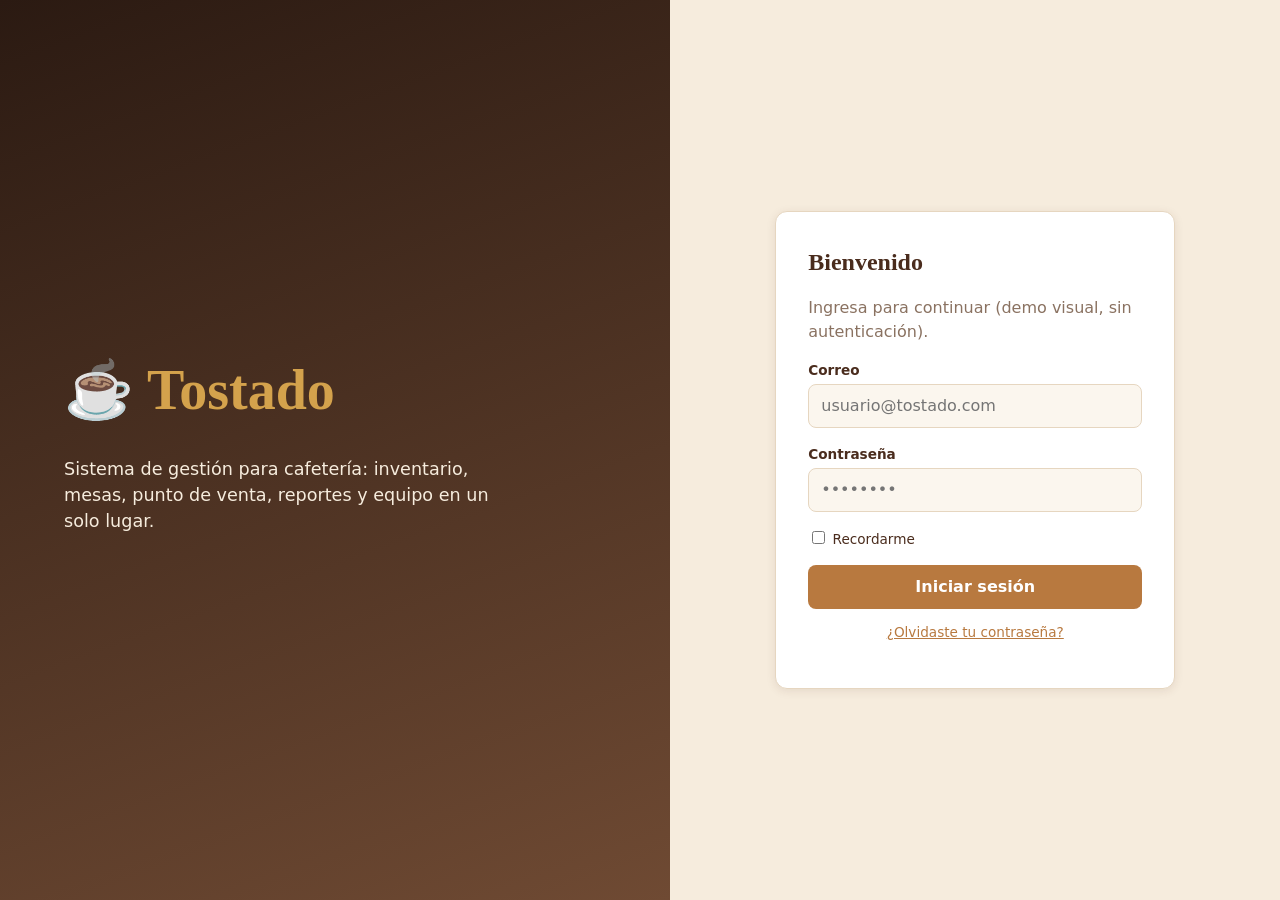
==== index.html @ 94a6f4e5 "Add Tostado cafeteria frontend (8 pages, styles, README) Co-authored-by: diken02 <154097347+diken02@" ====
<!DOCTYPE html>
<html lang="es">
<head>
<meta charset="UTF-8">
<meta name="viewport" content="width=device-width, initial-scale=1">
<title>Iniciar sesión · Tostado</title>
<link rel="stylesheet" href="css/styles.css">
</head>
<body>
<div class="login-page">
  <section class="login-hero">
    <h1>☕ Tostado</h1>
    <p>Sistema de gestión para cafetería: inventario, mesas, punto de venta, reportes y equipo en un solo lugar.</p>
  </section>
  <section class="login-form">
    <form class="card" action="admin.html">
      <h2>Bienvenido</h2>
      <p style="color:var(--suave)">Ingresa para continuar (demo visual, sin autenticación).</p>
      <div class="form-row"><label for="u">Correo</label><input id="u" type="email" placeholder="usuario@tostado.com"></div>
      <div class="form-row"><label for="p">Contraseña</label><input id="p" type="password" placeholder="••••••••"></div>
      <div class="form-row"><label style="font-weight:400"><input type="checkbox" style="width:auto"> Recordarme</label></div>
      <button class="btn block" type="submit">Iniciar sesión</button>
      <p style="text-align:center;font-size:.85rem"><a href="#">¿Olvidaste tu contraseña?</a></p>
    </form>
  </section>
</div>
</body>
</html>
---- css/styles.css ----
:root{
  --espresso:#2b1a12; --cafe:#4a2c1d; --mocha:#6f4a33; --caramelo:#b8793f; --dorado:#d4a24c;
  --crema:#f6ecdd; --leche:#fbf6ee; --blanco:#fff; --borde:#e6d6c0; --texto:#3a261b; --suave:#8a7261;
  --ok:#4f7a4a; --warn:#c88a1b; --danger:#a8402f; --info:#3f6c8a;
  --radius:12px; --shadow:0 2px 10px rgba(74,44,29,.10);
  --font:"Segoe UI",system-ui,-apple-system,Roboto,"Helvetica Neue",Arial,sans-serif;
  --font-title:Georgia,"Times New Roman",serif;
}
*{box-sizing:border-box}
body{margin:0;font-family:var(--font);background:var(--leche);color:var(--texto);line-height:1.5}
h1,h2,h3{font-family:var(--font-title);color:var(--cafe);margin:0 0 .4rem}
a{color:var(--caramelo)}
.layout{display:flex;min-height:100vh}
.sidebar{width:240px;background:var(--espresso);color:var(--crema);padding:1.25rem 0;flex-shrink:0;position:sticky;top:0;height:100vh;overflow-y:auto}
.brand{font-family:var(--font-title);font-size:1.6rem;padding:0 1.25rem 1rem;color:var(--dorado);border-bottom:1px solid rgba(255,255,255,.1);margin-bottom:1rem}
.brand small{display:block;font-family:var(--font);font-size:.7rem;color:var(--borde);letter-spacing:.15em;text-transform:uppercase}
.nav a{display:flex;gap:.7rem;align-items:center;padding:.65rem 1.25rem;color:var(--crema);text-decoration:none;border-left:4px solid transparent}
.nav a:hover{background:rgba(255,255,255,.07)}
.nav a.active{background:rgba(212,162,76,.15);border-left-color:var(--dorado);color:var(--dorado)}
.nav .sep{padding:.8rem 1.25rem .2rem;font-size:.7rem;text-transform:uppercase;letter-spacing:.12em;color:var(--suave)}
.main{flex:1;min-width:0}
.topbar{display:flex;justify-content:space-between;align-items:center;gap:1rem;padding:.9rem 2rem;background:var(--blanco);border-bottom:1px solid var(--borde)}
.topbar .user{display:flex;align-items:center;gap:.6rem;font-size:.9rem}
.avatar{width:36px;height:36px;border-radius:50%;background:var(--caramelo);color:#fff;display:grid;place-items:center;font-weight:700}
.btn.menu-toggle{display:none}
.content{padding:2rem}
.page-head{display:flex;justify-content:space-between;align-items:flex-end;flex-wrap:wrap;gap:1rem;margin-bottom:1.5rem}
.page-head p{margin:0;color:var(--suave)}
.grid{display:grid;gap:1.25rem}
.grid.cols-4{grid-template-columns:repeat(4,1fr)}
.grid.cols-3{grid-template-columns:repeat(3,1fr)}
.grid.cols-2{grid-template-columns:repeat(2,1fr)}
.card{background:var(--blanco);border:1px solid var(--borde);border-radius:var(--radius);box-shadow:var(--shadow);padding:1.25rem}
.card h3{font-size:1.1rem}
.stat .value{font-family:var(--font-title);font-size:2rem;color:var(--cafe)}
.stat .label{color:var(--suave);font-size:.85rem;text-transform:uppercase;letter-spacing:.06em}
.stat .delta{font-size:.85rem;color:var(--ok)}
.stat .delta.down{color:var(--danger)}
.btn{display:inline-block;border:1px solid transparent;border-radius:8px;padding:.55rem 1.1rem;font:inherit;font-weight:600;cursor:pointer;text-decoration:none;background:var(--caramelo);color:#fff}
.btn:hover{background:var(--mocha)}
.btn.secondary{background:transparent;color:var(--cafe);border-color:var(--mocha)}
.btn.secondary:hover{background:var(--crema)}
.btn.danger{background:var(--danger)}
.btn.sm{padding:.3rem .7rem;font-size:.85rem}
.btn.block{width:100%;text-align:center}
.table-wrap{overflow-x:auto}
table{width:100%;border-collapse:collapse;font-size:.92rem}
th{text-align:left;background:var(--crema);color:var(--cafe);padding:.65rem .8rem;font-size:.78rem;text-transform:uppercase;letter-spacing:.06em}
td{padding:.7rem .8rem;border-bottom:1px solid var(--borde)}
tr:hover td{background:var(--leche)}
.badge{display:inline-block;padding:.15rem .65rem;border-radius:999px;font-size:.78rem;font-weight:600;background:var(--crema);color:var(--cafe)}
.badge.ok{background:#e2eedf;color:var(--ok)}
.badge.warn{background:#faefd3;color:#94650a}
.badge.danger{background:#f5dcd6;color:var(--danger)}
.badge.info{background:#dce8f0;color:var(--info)}
label{display:block;font-size:.85rem;font-weight:600;margin-bottom:.25rem;color:var(--cafe)}
input,select,textarea{width:100%;padding:.55rem .75rem;border:1px solid var(--borde);border-radius:8px;font:inherit;background:var(--leche);color:var(--texto)}
input:focus,select:focus,textarea:focus{outline:2px solid var(--dorado);border-color:var(--dorado)}
.form-row{margin-bottom:1rem}
.form-grid{display:grid;grid-template-columns:repeat(2,1fr);gap:1rem}
.filters{display:flex;gap:.75rem;flex-wrap:wrap;margin-bottom:1rem}
.filters input,.filters select{width:auto;min-width:180px}
.bar{height:10px;background:var(--crema);border-radius:99px;overflow:hidden}
.bar span{display:block;height:100%;background:linear-gradient(90deg,var(--caramelo),var(--dorado))}
.chart{display:flex;align-items:flex-end;gap:.7rem;height:180px;padding-top:.5rem}
.chart div{flex:1;background:linear-gradient(var(--dorado),var(--caramelo));border-radius:6px 6px 0 0;position:relative}
.chart div span{position:absolute;bottom:-1.4rem;left:0;right:0;text-align:center;font-size:.75rem;color:var(--suave)}
.chart-wrap{padding-bottom:1.6rem}
.product{text-align:center}
.product .img{height:90px;border-radius:10px;background:linear-gradient(135deg,var(--crema),var(--borde));display:grid;place-items:center;font-size:2.4rem;margin-bottom:.6rem}
.product .price{font-weight:700;color:var(--caramelo)}
.mesa{text-align:center;border-width:2px}
.mesa .num{font-family:var(--font-title);font-size:1.8rem}
.mesa.libre{border-color:var(--ok)}
.mesa.ocupada{border-color:var(--danger);background:#fbf0ed}
.mesa.reservada{border-color:var(--warn);background:#fdf6e4}
.list{list-style:none;margin:0;padding:0}
.list li{display:flex;justify-content:space-between;padding:.55rem 0;border-bottom:1px dashed var(--borde)}
.login-page{min-height:100vh;display:grid;grid-template-columns:1.1fr 1fr}
.login-hero{background:linear-gradient(160deg,var(--espresso),var(--mocha));color:var(--crema);display:flex;flex-direction:column;justify-content:center;padding:4rem}
.login-hero h1{color:var(--dorado);font-size:3.5rem}
.login-hero p{max-width:28rem;font-size:1.1rem}
.login-form{display:flex;align-items:center;justify-content:center;padding:2rem;background:var(--crema)}
.login-form .card{width:100%;max-width:400px;padding:2rem}
@media(max-width:1024px){
  .grid.cols-4{grid-template-columns:repeat(2,1fr)}
  .grid.cols-3{grid-template-columns:repeat(2,1fr)}
  .sidebar{width:200px}
  .content{padding:1.25rem}
}
@media(max-width:768px){
  .sidebar{position:fixed;left:-260px;z-index:20;transition:left .2s;width:240px}
  .sidebar.open{left:0}
  .btn.menu-toggle{display:inline-block}
  .grid.cols-4,.grid.cols-3,.grid.cols-2,.form-grid{grid-template-columns:1fr}
  .login-page{grid-template-columns:1fr}
  .login-hero{padding:2rem}
  .topbar{padding:.9rem 1rem}
}
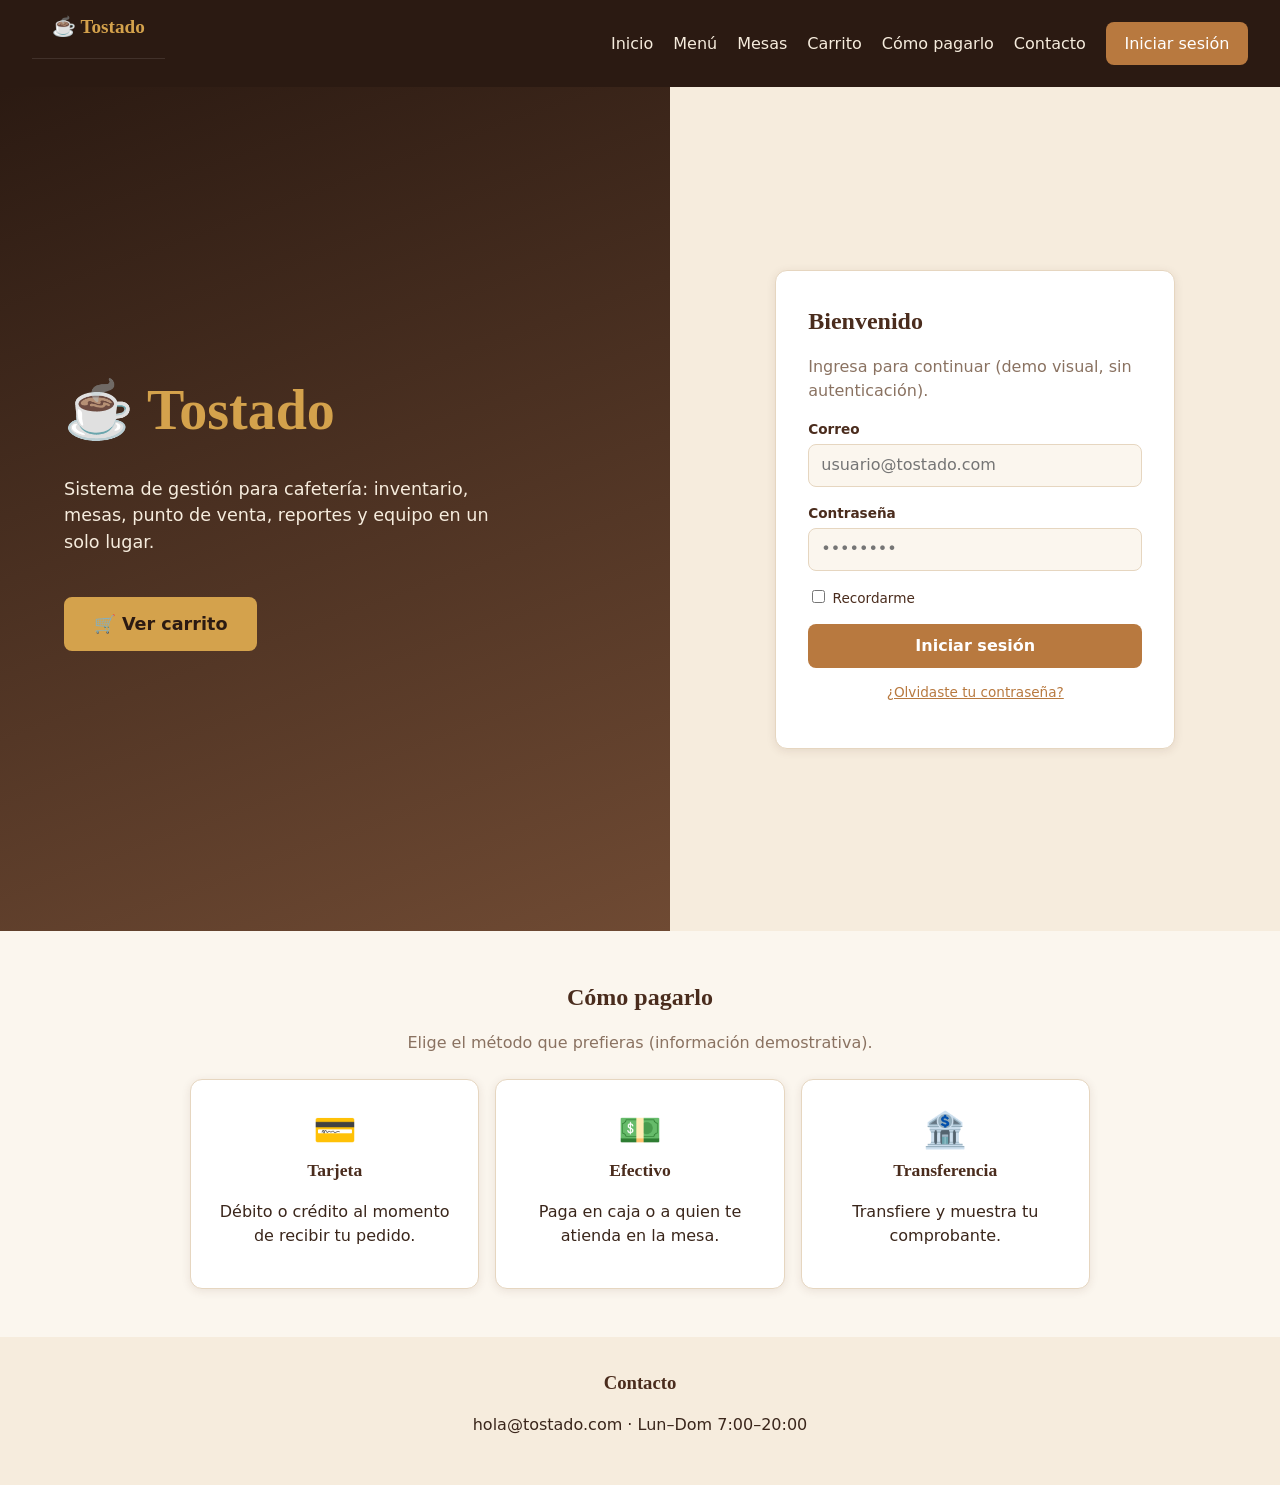
==== commit 439da6de: "Inicio: menú de usuario, CTA Ver carrito y sección Cómo pagarlo Co-authored-by: diken02 <154097347+d" ====
--- a/index.html
+++ b/index.html
@@ -5,14 +5,41 @@
 <meta name="viewport" content="width=device-width, initial-scale=1">
 <title>Iniciar sesión · Tostado</title>
 <link rel="stylesheet" href="css/styles.css">
+<style>
+.home-nav{display:flex;align-items:center;gap:1.25rem;flex-wrap:wrap;background:var(--espresso);padding:.8rem 2rem}
+.home-nav .brand{color:var(--dorado);font-weight:700;font-size:1.2rem;margin-right:auto}
+.home-nav a{color:var(--crema);text-decoration:none;font-weight:500}
+.home-nav a:hover{color:var(--dorado)}
+.home-nav a.btn{color:#fff}
+.home-cta{margin-top:1.5rem;font-size:1.1rem;padding:.8rem 1.8rem;background:var(--dorado);color:var(--espresso)}
+.home-cta:hover{background:var(--caramelo);color:#fff}
+.pago{padding:3rem 2rem;background:var(--leche);text-align:center}
+.pago-grid{display:grid;grid-template-columns:repeat(auto-fit,minmax(200px,1fr));gap:1rem;max-width:900px;margin:1.5rem auto 0}
+.pago-grid .card{padding:1.5rem}
+.pago-grid .ico{font-size:2.2rem}
+.home-page{min-height:calc(100vh - 56px)}
+</style>
 </head>
 <body>
-<div class="login-page">
+<header class="home-nav">
+  <span class="brand">☕ Tostado</span>
+  <nav class="home-nav" style="padding:0;background:none">
+    <a href="index.html">Inicio</a>
+    <a href="menu.html">Menú</a>
+    <a href="mesas.html">Mesas</a>
+    <a href="#carrito">Carrito</a>
+    <a href="#como-pagarlo">Cómo pagarlo</a>
+    <a href="#contacto">Contacto</a>
+    <a class="btn" href="#login">Iniciar sesión</a>
+  </nav>
+</header>
+<div class="login-page home-page">
   <section class="login-hero">
     <h1>☕ Tostado</h1>
     <p>Sistema de gestión para cafetería: inventario, mesas, punto de venta, reportes y equipo en un solo lugar.</p>
+    <div><a id="carrito" class="btn home-cta" href="#carrito">🛒 Ver carrito</a></div>
   </section>
-  <section class="login-form">
+  <section class="login-form" id="login">
     <form class="card" action="admin.html">
       <h2>Bienvenido</h2>
       <p style="color:var(--suave)">Ingresa para continuar (demo visual, sin autenticación).</p>
@@ -24,5 +51,18 @@
     </form>
   </section>
 </div>
+<section class="pago" id="como-pagarlo">
+  <h2>Cómo pagarlo</h2>
+  <p style="color:var(--suave)">Elige el método que prefieras (información demostrativa).</p>
+  <div class="pago-grid">
+    <div class="card"><div class="ico">💳</div><h3>Tarjeta</h3><p>Débito o crédito al momento de recibir tu pedido.</p></div>
+    <div class="card"><div class="ico">💵</div><h3>Efectivo</h3><p>Paga en caja o a quien te atienda en la mesa.</p></div>
+    <div class="card"><div class="ico">🏦</div><h3>Transferencia</h3><p>Transfiere y muestra tu comprobante.</p></div>
+  </div>
+</section>
+<footer class="pago" id="contacto" style="background:var(--crema);padding:2rem">
+  <h3>Contacto</h3>
+  <p>hola@tostado.com · Lun–Dom 7:00–20:00</p>
+</footer>
 </body>
 </html>
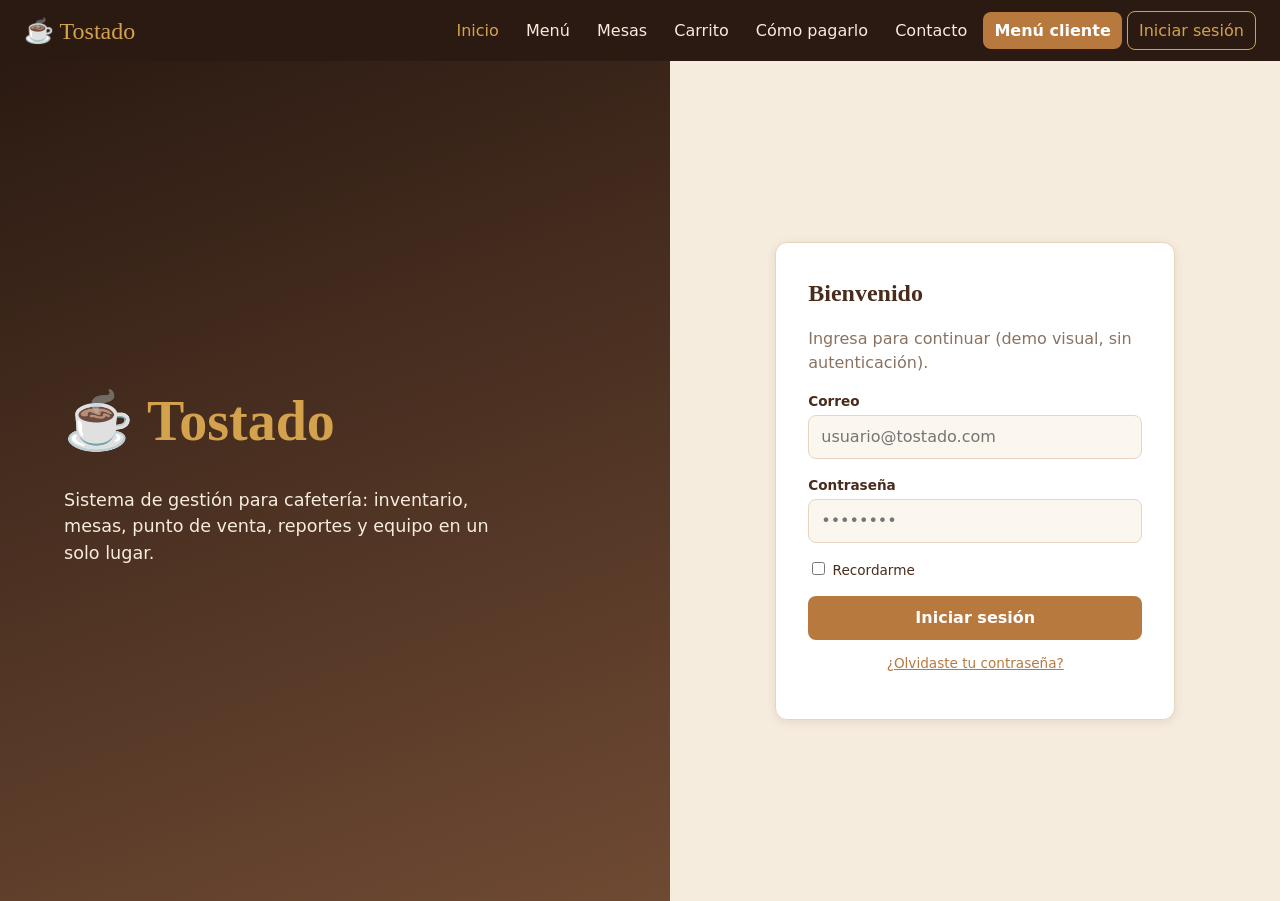
==== commit 7b7a4b8d: "Apply remaining changes Co-authored-by: diken02 <154097347+diken02@users.noreply.github.com>" ====
--- a/index.html
+++ b/index.html
@@ -5,42 +5,28 @@
 <meta name="viewport" content="width=device-width, initial-scale=1">
 <title>Iniciar sesión · Tostado</title>
 <link rel="stylesheet" href="css/styles.css">
-<style>
-.home-nav{display:flex;align-items:center;gap:1.25rem;flex-wrap:wrap;background:var(--espresso);padding:.8rem 2rem}
-.home-nav .brand{color:var(--dorado);font-weight:700;font-size:1.2rem;margin-right:auto}
-.home-nav a{color:var(--crema);text-decoration:none;font-weight:500}
-.home-nav a:hover{color:var(--dorado)}
-.home-nav a.btn{color:#fff}
-.home-cta{margin-top:1.5rem;font-size:1.1rem;padding:.8rem 1.8rem;background:var(--dorado);color:var(--espresso)}
-.home-cta:hover{background:var(--caramelo);color:#fff}
-.pago{padding:3rem 2rem;background:var(--leche);text-align:center}
-.pago-grid{display:grid;grid-template-columns:repeat(auto-fit,minmax(200px,1fr));gap:1rem;max-width:900px;margin:1.5rem auto 0}
-.pago-grid .card{padding:1.5rem}
-.pago-grid .ico{font-size:2.2rem}
-.home-page{min-height:calc(100vh - 56px)}
-</style>
 </head>
 <body>
-<header class="home-nav">
-  <span class="brand">☕ Tostado</span>
-  <nav class="home-nav" style="padding:0;background:none">
-    <a href="index.html">Inicio</a>
-    <a href="menu.html">Menú</a>
+<header class="navbar">
+  <a class="navbar-brand" href="index.html">☕ Tostado</a>
+  <nav class="navbar-links" aria-label="Navegación principal">
+    <a href="index.html" class="active">Inicio</a>
+    <a href="menu-cliente.html">Menú</a>
     <a href="mesas.html">Mesas</a>
     <a href="#carrito">Carrito</a>
     <a href="#como-pagarlo">Cómo pagarlo</a>
     <a href="#contacto">Contacto</a>
-    <a class="btn" href="#login">Iniciar sesión</a>
+    <a class="navbar-cta" href="menu-cliente.html">Menú cliente</a>
+    <a class="navbar-login" href="index.html#login">Iniciar sesión</a>
   </nav>
 </header>
-<div class="login-page home-page">
+<div class="login-page with-navbar">
   <section class="login-hero">
     <h1>☕ Tostado</h1>
     <p>Sistema de gestión para cafetería: inventario, mesas, punto de venta, reportes y equipo en un solo lugar.</p>
-    <div><a id="carrito" class="btn home-cta" href="#carrito">🛒 Ver carrito</a></div>
   </section>
-  <section class="login-form" id="login">
-    <form class="card" action="admin.html">
+  <section class="login-form">
+    <form id="login" class="card" action="admin.html">
       <h2>Bienvenido</h2>
       <p style="color:var(--suave)">Ingresa para continuar (demo visual, sin autenticación).</p>
       <div class="form-row"><label for="u">Correo</label><input id="u" type="email" placeholder="usuario@tostado.com"></div>
@@ -51,18 +37,5 @@
     </form>
   </section>
 </div>
-<section class="pago" id="como-pagarlo">
-  <h2>Cómo pagarlo</h2>
-  <p style="color:var(--suave)">Elige el método que prefieras (información demostrativa).</p>
-  <div class="pago-grid">
-    <div class="card"><div class="ico">💳</div><h3>Tarjeta</h3><p>Débito o crédito al momento de recibir tu pedido.</p></div>
-    <div class="card"><div class="ico">💵</div><h3>Efectivo</h3><p>Paga en caja o a quien te atienda en la mesa.</p></div>
-    <div class="card"><div class="ico">🏦</div><h3>Transferencia</h3><p>Transfiere y muestra tu comprobante.</p></div>
-  </div>
-</section>
-<footer class="pago" id="contacto" style="background:var(--crema);padding:2rem">
-  <h3>Contacto</h3>
-  <p>hola@tostado.com · Lun–Dom 7:00–20:00</p>
-</footer>
 </body>
 </html>
--- a/css/styles.css
+++ b/css/styles.css
@@ -97,3 +97,20 @@
   .login-hero{padding:2rem}
   .topbar{padding:.9rem 1rem}
 }
+
+/* Navbar pública */
+.navbar{position:sticky;top:0;z-index:30;display:flex;align-items:center;justify-content:space-between;gap:1rem;flex-wrap:wrap;padding:.7rem 1.5rem;background:var(--espresso);color:var(--crema)}
+.navbar-brand{font-family:var(--font-title);font-size:1.5rem;color:var(--dorado);text-decoration:none}
+.navbar-links{display:flex;align-items:center;gap:.3rem;flex-wrap:wrap}
+.navbar-links a{color:var(--crema);text-decoration:none;padding:.4rem .7rem;border-radius:8px}
+.navbar-links a:hover{background:rgba(255,255,255,.1)}
+.navbar-links a.active{color:var(--dorado)}
+.navbar-links a.navbar-cta{background:var(--caramelo);color:#fff;font-weight:600}
+.navbar-links a.navbar-cta:hover{background:var(--dorado)}
+.navbar-links a.navbar-login{border:1px solid var(--dorado);color:var(--dorado)}
+.login-page.with-navbar{min-height:calc(100vh - 60px)}
+.public-main{max-width:1100px;margin:0 auto;padding:1.5rem}
+.menu-cat{margin-bottom:2rem}
+.product .desc{color:var(--suave);margin:0 0 .8rem}
+.product-foot{display:flex;justify-content:space-between;align-items:center;gap:.5rem}
+@media(max-width:768px){.navbar{padding:.6rem 1rem}.navbar-links a{padding:.3rem .5rem;font-size:.9rem}}
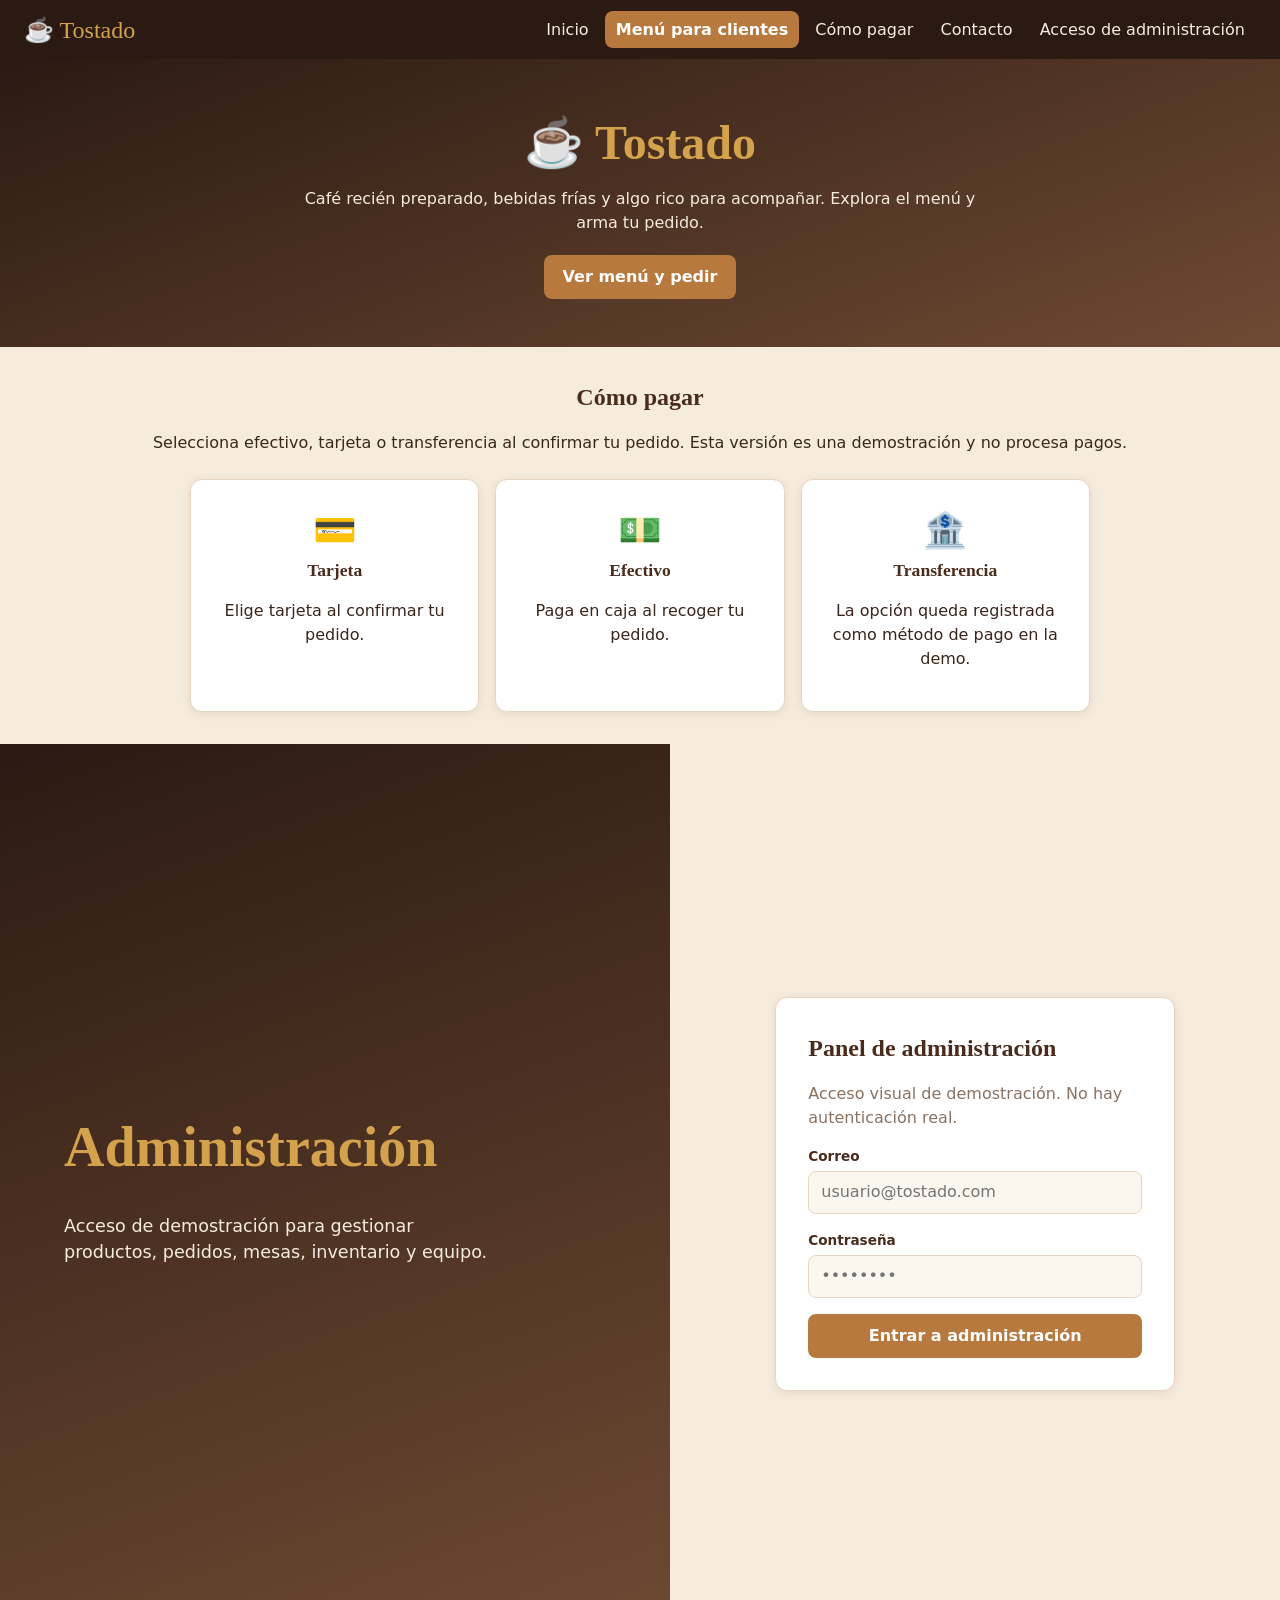
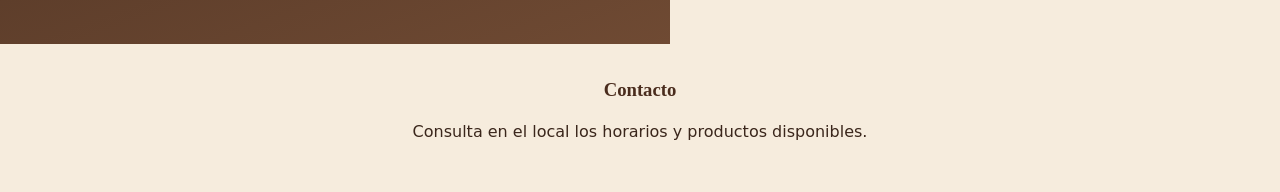
==== commit 3cf5efd9: "Add client menu and functional admin demo Co-authored-by: Copilot <223556219+Copilot@users.noreply.g" ====
--- a/index.html
+++ b/index.html
@@ -3,39 +3,51 @@
 <head>
 <meta charset="UTF-8">
 <meta name="viewport" content="width=device-width, initial-scale=1">
-<title>Iniciar sesión · Tostado</title>
+<title>Tostado · Cafetería</title>
 <link rel="stylesheet" href="css/styles.css">
 </head>
 <body>
-<header class="navbar">
+<header class="public-nav">
   <a class="navbar-brand" href="index.html">☕ Tostado</a>
   <nav class="navbar-links" aria-label="Navegación principal">
-    <a href="index.html" class="active">Inicio</a>
-    <a href="menu-cliente.html">Menú</a>
-    <a href="mesas.html">Mesas</a>
-    <a href="#carrito">Carrito</a>
-    <a href="#como-pagarlo">Cómo pagarlo</a>
-    <a href="#contacto">Contacto</a>
-    <a class="navbar-cta" href="menu-cliente.html">Menú cliente</a>
-    <a class="navbar-login" href="index.html#login">Iniciar sesión</a>
+    <a href="index.html">Inicio</a>
+    <a class="navbar-cta" href="menu-cliente.html">Menú para clientes</a>
+    <a href="index.html#como-pagarlo">Cómo pagar</a>
+    <a href="index.html#contacto">Contacto</a>
+    <a href="#login">Acceso de administración</a>
   </nav>
 </header>
-<div class="login-page with-navbar">
+<main>
+<section class="client-hero">
+  <h1>☕ Tostado</h1>
+  <p>Café recién preparado, bebidas frías y algo rico para acompañar. Explora el menú y arma tu pedido.</p>
+  <a class="btn" href="menu-cliente.html">Ver menú y pedir</a>
+</section>
+<section id="como-pagarlo" class="pago">
+  <h2>Cómo pagar</h2>
+  <p>Selecciona efectivo, tarjeta o transferencia al confirmar tu pedido. Esta versión es una demostración y no procesa pagos.</p>
+  <div class="pago-grid">
+    <div class="card"><div class="ico">💳</div><h3>Tarjeta</h3><p>Elige tarjeta al confirmar tu pedido.</p></div>
+    <div class="card"><div class="ico">💵</div><h3>Efectivo</h3><p>Paga en caja al recoger tu pedido.</p></div>
+    <div class="card"><div class="ico">🏦</div><h3>Transferencia</h3><p>La opción queda registrada como método de pago en la demo.</p></div>
+  </div>
+</section>
+<section id="login" class="login-page">
   <section class="login-hero">
-    <h1>☕ Tostado</h1>
-    <p>Sistema de gestión para cafetería: inventario, mesas, punto de venta, reportes y equipo en un solo lugar.</p>
+    <h1>Administración</h1>
+    <p>Acceso de demostración para gestionar productos, pedidos, mesas, inventario y equipo.</p>
   </section>
   <section class="login-form">
-    <form id="login" class="card" action="admin.html">
-      <h2>Bienvenido</h2>
-      <p style="color:var(--suave)">Ingresa para continuar (demo visual, sin autenticación).</p>
+    <form class="card" action="admin.html">
+      <h2>Panel de administración</h2>
+      <p style="color:var(--suave)">Acceso visual de demostración. No hay autenticación real.</p>
       <div class="form-row"><label for="u">Correo</label><input id="u" type="email" placeholder="usuario@tostado.com"></div>
       <div class="form-row"><label for="p">Contraseña</label><input id="p" type="password" placeholder="••••••••"></div>
-      <div class="form-row"><label style="font-weight:400"><input type="checkbox" style="width:auto"> Recordarme</label></div>
-      <button class="btn block" type="submit">Iniciar sesión</button>
-      <p style="text-align:center;font-size:.85rem"><a href="#">¿Olvidaste tu contraseña?</a></p>
+      <button class="btn block" type="submit">Entrar a administración</button>
     </form>
   </section>
-</div>
+</section>
+</main>
+<footer id="contacto" class="pago"><h3>Contacto</h3><p>Consulta en el local los horarios y productos disponibles.</p></footer>
 </body>
 </html>
--- a/css/styles.css
+++ b/css/styles.css
@@ -92,25 +92,31 @@
   .sidebar{position:fixed;left:-260px;z-index:20;transition:left .2s;width:240px}
   .sidebar.open{left:0}
   .btn.menu-toggle{display:inline-block}
-  .grid.cols-4,.grid.cols-3,.grid.cols-2,.form-grid{grid-template-columns:1fr}
+  .grid.cols-4,.grid.cols-3,.grid.cols-2,.form-grid,.admin-split{grid-template-columns:1fr}
   .login-page{grid-template-columns:1fr}
   .login-hero{padding:2rem}
   .topbar{padding:.9rem 1rem}
 }
 
-/* Navbar pública */
-.navbar{position:sticky;top:0;z-index:30;display:flex;align-items:center;justify-content:space-between;gap:1rem;flex-wrap:wrap;padding:.7rem 1.5rem;background:var(--espresso);color:var(--crema)}
-.navbar-brand{font-family:var(--font-title);font-size:1.5rem;color:var(--dorado);text-decoration:none}
-.navbar-links{display:flex;align-items:center;gap:.3rem;flex-wrap:wrap}
-.navbar-links a{color:var(--crema);text-decoration:none;padding:.4rem .7rem;border-radius:8px}
-.navbar-links a:hover{background:rgba(255,255,255,.1)}
-.navbar-links a.active{color:var(--dorado)}
-.navbar-links a.navbar-cta{background:var(--caramelo);color:#fff;font-weight:600}
-.navbar-links a.navbar-cta:hover{background:var(--dorado)}
-.navbar-links a.navbar-login{border:1px solid var(--dorado);color:var(--dorado)}
-.login-page.with-navbar{min-height:calc(100vh - 60px)}
+.public-nav{position:sticky;top:0;z-index:30;display:flex;align-items:center;justify-content:space-between;gap:1rem;flex-wrap:wrap;padding:.7rem 1.5rem;background:var(--espresso);color:var(--crema)}
+.public-nav .navbar-brand{font-family:var(--font-title);font-size:1.5rem;color:var(--dorado);text-decoration:none}
+.public-nav .navbar-links{display:flex;align-items:center;gap:.3rem;flex-wrap:wrap}
+.public-nav .navbar-links a{color:var(--crema);text-decoration:none;padding:.4rem .7rem;border-radius:8px}
+.public-nav .navbar-links a:hover{background:rgba(255,255,255,.1)}
+.public-nav .navbar-links a.navbar-cta{background:var(--caramelo);color:#fff;font-weight:600}
 .public-main{max-width:1100px;margin:0 auto;padding:1.5rem}
 .menu-cat{margin-bottom:2rem}
-.product .desc{color:var(--suave);margin:0 0 .8rem}
+.product .desc{color:var(--suave);margin:.3rem 0 .8rem}
 .product-foot{display:flex;justify-content:space-between;align-items:center;gap:.5rem}
-@media(max-width:768px){.navbar{padding:.6rem 1rem}.navbar-links a{padding:.3rem .5rem;font-size:.9rem}}
+.admin-split{grid-template-columns:2fr 1fr}
+.cart-panel,.info-panel{margin-top:1.5rem}
+.cart-totals{margin:1rem 0;text-align:right}
+.cart-totals p{margin:.25rem 0}
+.pago{padding:2rem;background:var(--crema);text-align:center}
+.pago-grid{display:grid;grid-template-columns:repeat(auto-fit,minmax(180px,1fr));gap:1rem;max-width:900px;margin:1.5rem auto 0}
+.pago-grid .card{padding:1.5rem}
+.pago-grid .ico{font-size:2.2rem}
+.client-hero{padding:3rem 1.5rem;background:linear-gradient(160deg,var(--espresso),var(--mocha));color:var(--crema);text-align:center}
+.client-hero h1{color:var(--dorado);font-size:3rem}
+.client-hero p{max-width:42rem;margin:.5rem auto 1.25rem}
+@media(max-width:768px){.public-nav{padding:.6rem 1rem}.public-nav .navbar-links a{padding:.3rem .45rem;font-size:.88rem}.client-hero h1{font-size:2.3rem}}
